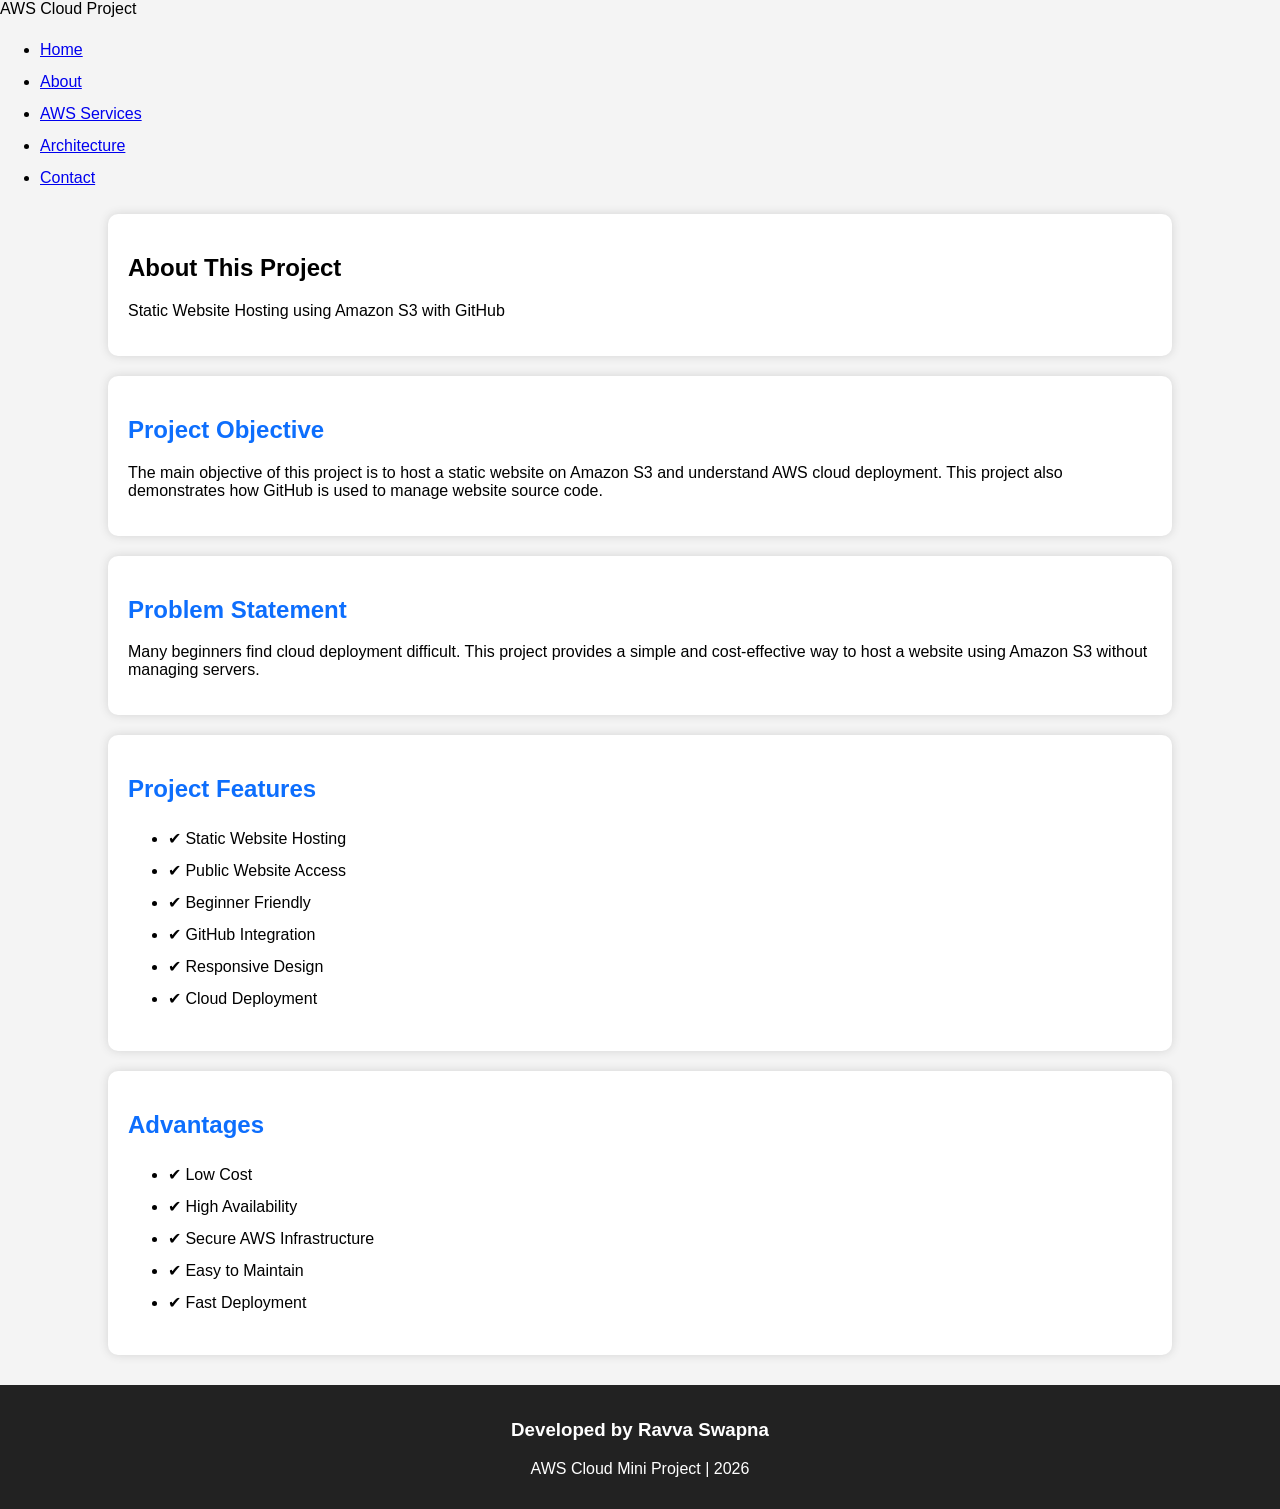
==== about.html @ 2b344874 "Add files via upload" ====
<!DOCTYPE html>
<html lang="en">

<head>

<meta charset="UTF-8">

<meta name="viewport" content="width=device-width, initial-scale=1.0">

<title>About Project</title>

<link rel="stylesheet" href="style.css">

</head>

<body>

<nav>

<div class="logo">AWS Cloud Project</div>

<ul>

<li><a href="index.html">Home</a></li>

<li><a href="about.html">About</a></li>

<li><a href="services.html">AWS Services</a></li>

<li><a href="architecture.html">Architecture</a></li>

<li><a href="contact.html">Contact</a></li>

</ul>

</nav>

<section class="hero">

<h1>About This Project</h1>

<p>Static Website Hosting using Amazon S3 with GitHub</p>

</section>

<section class="card">

<h2>Project Objective</h2>

<p>

The main objective of this project is to host a static website on Amazon S3 and understand AWS cloud deployment. This project also demonstrates how GitHub is used to manage website source code.

</p>

</section>

<section class="card">

<h2>Problem Statement</h2>

<p>

Many beginners find cloud deployment difficult. This project provides a simple and cost-effective way to host a website using Amazon S3 without managing servers.

</p>

</section>

<section class="card">

<h2>Project Features</h2>

<ul>

<li>✔ Static Website Hosting</li>

<li>✔ Public Website Access</li>

<li>✔ Beginner Friendly</li>

<li>✔ GitHub Integration</li>

<li>✔ Responsive Design</li>

<li>✔ Cloud Deployment</li>

</ul>

</section>

<section class="card">

<h2>Advantages</h2>

<ul>

<li>✔ Low Cost</li>

<li>✔ High Availability</li>

<li>✔ Secure AWS Infrastructure</li>

<li>✔ Easy to Maintain</li>

<li>✔ Fast Deployment</li>

</ul>

</section>

<footer>

<h3>Developed by Ravva Swapna</h3>

<p>AWS Cloud Mini Project | 2026</p>

</footer>

</body>

</html>
---- style.css ----
body{

margin:0;

font-family:Arial, sans-serif;

background:#f4f4f4;

}

header{

background:#0d6efd;

color:white;

padding:30px;

text-align:center;

}

section{

width:80%;

margin:auto;

background:white;

padding:20px;

margin-top:20px;

border-radius:10px;

box-shadow:0px 0px 10px lightgray;

}

h2{

color:#0d6efd;

}

ul{

line-height:2;

}

footer{

margin-top:30px;

background:#222;

color:white;

text-align:center;

padding:15px;

}
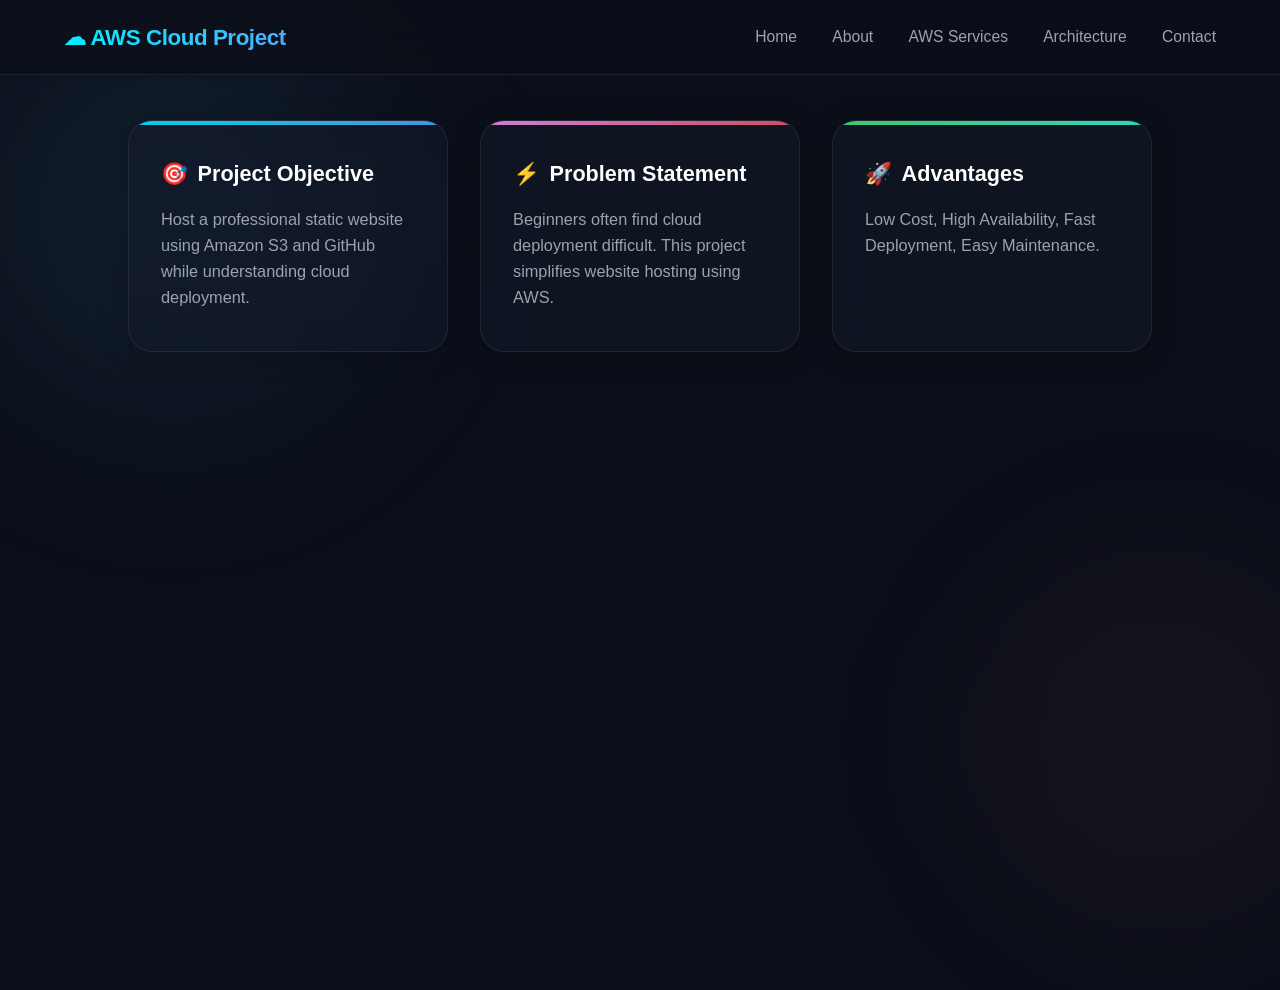
==== commit cb8b926e: "Add files via upload" ====
--- a/about.html
+++ b/about.html
@@ -1,122 +1,335 @@
 <!DOCTYPE html>
 <html lang="en">
-
 <head>
-
-<meta charset="UTF-8">
-
-<meta name="viewport" content="width=device-width, initial-scale=1.0">
-
-<title>About Project</title>
-
-<link rel="stylesheet" href="style.css">
-
+  <meta charset="UTF-8">
+  <meta name="viewport" content="width=device-width, initial-scale=1.0">
+  <title>Static Website Project</title>
+  <style>
+    /* Premium Modern CSS Design System */
+    :root {
+      --bg-color: #0b0f19;
+      --card-bg: rgba(22, 28, 45, 0.45);
+      --border-color: rgba(255, 255, 255, 0.08);
+      
+      /* Glowing Gradients */
+      --primary-glow: linear-gradient(135deg, #00f2fe 0%, #4facfe 100%);
+      --secondary-glow: linear-gradient(135deg, #f093fb 0%, #f5576c 100%);
+      --tertiary-glow: linear-gradient(135deg, #43e97b 0%, #38f9d7 100%);
+      
+      --text-main: #f3f4f6;
+      --text-muted: #9ca3af;
+      --font-family: 'Segoe UI', Tahoma, Geneva, Verdana, sans-serif;
+    }
+
+    * {
+      box-sizing: border-box;
+      margin: 0;
+      padding: 0;
+    }
+
+    body {
+      background-color: var(--bg-color);
+      color: var(--text-main);
+      font-family: var(--font-family);
+      min-height: 100vh;
+      display: flex;
+      flex-direction: column;
+      align-items: center;
+      overflow-x: hidden;
+      position: relative;
+      padding: 120px 20px 40px; /* Top padding to prevent nav overlap */
+    }
+
+    /* Ambient Glow Background Blobs */
+    .glow-bg {
+      position: absolute;
+      width: 600px;
+      height: 600px;
+      background: radial-gradient(circle, rgba(79, 172, 254, 0.12) 0%, rgba(0, 0, 0, 0) 70%);
+      top: -10%;
+      left: -10%;
+      z-index: 0;
+      filter: blur(80px);
+      pointer-events: none;
+      animation: float-slow 15s infinite ease-in-out alternate;
+    }
+
+    .glow-bg-2 {
+      position: absolute;
+      width: 500px;
+      height: 500px;
+      background: radial-gradient(circle, rgba(245, 87, 108, 0.08) 0%, rgba(0, 0, 0, 0) 70%);
+      bottom: -10%;
+      right: -10%;
+      z-index: 0;
+      filter: blur(80px);
+      pointer-events: none;
+      animation: float-slow 12s infinite ease-in-out alternate-reverse;
+    }
+
+    @keyframes float-slow {
+      0% { transform: translate(0, 0) scale(1); }
+      100% { transform: translate(50px, 40px) scale(1.1); }
+    }
+
+    /* Floating Navigation Bar */
+    nav {
+      position: fixed;
+      top: 0;
+      left: 0;
+      width: 100%;
+      height: 75px;
+      background: rgba(11, 15, 25, 0.75);
+      backdrop-filter: blur(20px);
+      -webkit-backdrop-filter: blur(20px);
+      border-bottom: 1px solid var(--border-color);
+      display: flex;
+      justify-content: space-between;
+      align-items: center;
+      padding: 0 4rem;
+      z-index: 1000;
+    }
+
+    nav .logo {
+      font-size: 1.4rem;
+      font-weight: 800;
+      background: var(--primary-glow);
+      -webkit-background-clip: text;
+      -webkit-text-fill-color: transparent;
+      letter-spacing: -0.02em;
+    }
+
+    nav ul {
+      display: flex;
+      list-style: none;
+      gap: 2.2rem;
+      align-items: center;
+    }
+
+    nav ul li a {
+      color: var(--text-muted);
+      text-decoration: none;
+      font-size: 0.98rem;
+      font-weight: 500;
+      transition: all 0.3s ease;
+      position: relative;
+      padding: 0.5rem 0;
+    }
+
+    nav ul li a::after {
+      content: '';
+      position: absolute;
+      bottom: 0;
+      left: 0;
+      width: 0;
+      height: 2px;
+      background: var(--primary-glow);
+      transition: width 0.3s ease;
+    }
+
+    nav ul li a:hover {
+      color: #ffffff;
+    }
+
+    nav ul li a:hover::after {
+      width: 100%;
+    }
+
+    /* Nav CTA Button */
+    .nav-btn {
+      background: var(--primary-glow);
+      color: #0b0f19 !important;
+      padding: 0.55rem 1.2rem;
+      border-radius: 12px;
+      font-weight: 700;
+      font-size: 0.88rem;
+      box-shadow: 0 0 15px rgba(0, 242, 254, 0.25);
+      transition: all 0.3s cubic-bezier(0.16, 1, 0.3, 1);
+    }
+
+    .nav-btn::after {
+      display: none !important;
+    }
+
+    .nav-btn:hover {
+      transform: translateY(-2px);
+      box-shadow: 0 0 25px rgba(0, 242, 254, 0.45);
+    }
+
+    /* Container for layout */
+    .container {
+      max-width: 1100px;
+      width: 100%;
+      margin: 0 auto;
+      z-index: 1;
+      display: flex;
+      justify-content: center;
+    }
+
+    /* Card Flex Grid */
+    .cards {
+      display: flex;
+      gap: 2rem;
+      flex-wrap: wrap;
+      justify-content: center;
+      width: 100%;
+    }
+
+    /* Glassmorphism Cards with Neon Indicators */
+    .card {
+      background: var(--card-bg);
+      border: 1px solid var(--border-color);
+      backdrop-filter: blur(18px);
+      -webkit-backdrop-filter: blur(18px);
+      border-radius: 24px;
+      padding: 2.5rem 2rem;
+      width: 320px;
+      box-shadow: 0 4px 30px rgba(0, 0, 0, 0.2);
+      transition: all 0.4s cubic-bezier(0.16, 1, 0.3, 1);
+      position: relative;
+      overflow: hidden;
+      animation: fadeIn 0.8s cubic-bezier(0.16, 1, 0.3, 1) forwards;
+      opacity: 0;
+    }
+
+    /* Card Top Neon Indicator Stripes */
+    .card::before {
+      content: '';
+      position: absolute;
+      top: 0;
+      left: 0;
+      width: 100%;
+      height: 4px;
+      opacity: 0.85;
+      transition: height 0.3s ease;
+    }
+
+    .card:nth-child(1)::before { background: var(--primary-glow); }
+    .card:nth-child(2)::before { background: var(--secondary-glow); }
+    .card:nth-child(3)::before { background: var(--tertiary-glow); }
+
+    /* Card Hover Animations */
+    .card:hover {
+      transform: translateY(-8px);
+      border-color: rgba(255, 255, 255, 0.18);
+      box-shadow: 0 20px 40px rgba(0, 0, 0, 0.4);
+      background: rgba(26, 33, 53, 0.55);
+    }
+
+    .card:hover::before {
+      height: 6px;
+    }
+
+    /* Heading inside Card */
+    .card h3 {
+      font-size: 1.35rem;
+      font-weight: 700;
+      margin-bottom: 1.2rem;
+      display: flex;
+      align-items: center;
+      gap: 0.6rem;
+      color: #ffffff;
+      margin-top: 0;
+    }
+
+    /* Emoji Animations on Hover */
+    .card h3 span {
+      display: inline-block;
+      transition: transform 0.4s cubic-bezier(0.175, 0.885, 0.32, 1.275);
+    }
+
+    .card:hover h3 span {
+      transform: scale(1.3) rotate(15deg);
+    }
+
+    /* Card Paragraph Content */
+    .card p {
+      color: var(--text-muted);
+      font-size: 1.02rem;
+      line-height: 1.6;
+      margin: 0;
+    }
+
+    /* Fade-in Animation */
+    @keyframes fadeIn {
+      from { opacity: 0; transform: translateY(30px); }
+      to { opacity: 1; transform: translateY(0); }
+    }
+
+    /* Responsive Adaptation */
+    @media (max-width: 768px) {
+      nav {
+        padding: 0 1.5rem;
+        height: 65px;
+      }
+      nav ul {
+        gap: 1.2rem;
+      }
+      nav ul li a {
+        font-size: 0.85rem;
+      }
+      body {
+        padding-top: 100px;
+      }
+      .cards {
+        flex-direction: column;
+        align-items: center;
+      }
+      .card {
+        width: 100%;
+        max-width: 340px;
+      }
+    }
+  </style>
 </head>
-
 <body>
 
-<nav>
-
-<div class="logo">AWS Cloud Project</div>
-
-<ul>
-
-<li><a href="index.html">Home</a></li>
-
-<li><a href="about.html">About</a></li>
-
-<li><a href="services.html">AWS Services</a></li>
-
-<li><a href="architecture.html">Architecture</a></li>
-
-<li><a href="contact.html">Contact</a></li>
-
-</ul>
-
-</nav>
-
-<section class="hero">
-
-<h1>About This Project</h1>
-
-<p>Static Website Hosting using Amazon S3 with GitHub</p>
-
-</section>
-
-<section class="card">
-
-<h2>Project Objective</h2>
-
-<p>
-
-The main objective of this project is to host a static website on Amazon S3 and understand AWS cloud deployment. This project also demonstrates how GitHub is used to manage website source code.
-
-</p>
-
-</section>
-
-<section class="card">
-
-<h2>Problem Statement</h2>
-
-<p>
-
-Many beginners find cloud deployment difficult. This project provides a simple and cost-effective way to host a website using Amazon S3 without managing servers.
-
-</p>
-
-</section>
-
-<section class="card">
-
-<h2>Project Features</h2>
-
-<ul>
-
-<li>✔ Static Website Hosting</li>
-
-<li>✔ Public Website Access</li>
-
-<li>✔ Beginner Friendly</li>
-
-<li>✔ GitHub Integration</li>
-
-<li>✔ Responsive Design</li>
-
-<li>✔ Cloud Deployment</li>
-
-</ul>
-
-</section>
-
-<section class="card">
-
-<h2>Advantages</h2>
-
-<ul>
-
-<li>✔ Low Cost</li>
-
-<li>✔ High Availability</li>
-
-<li>✔ Secure AWS Infrastructure</li>
-
-<li>✔ Easy to Maintain</li>
-
-<li>✔ Fast Deployment</li>
-
-</ul>
-
-</section>
-
-<footer>
-
-<h3>Developed by Ravva Swapna</h3>
-
-<p>AWS Cloud Mini Project | 2026</p>
-
-</footer>
+  <!-- Decorative Glow Background Blobs -->
+  <div class="glow-bg"></div>
+  <div class="glow-bg-2"></div>
+
+  <!-- Floating Navigation Bar -->
+  <nav>
+    <div class="logo">☁ AWS Cloud Project</div>
+    <ul>
+      <li><a href="index1.html">Home</a></li>
+      <li><a href="about.html">About</a></li>
+      <li><a href="services.html">AWS Services</a></li>
+      <li><a href="architecture.html">Architecture</a></li>
+      <li><a href="contact.html">Contact</a></li>
+      
+    </ul>
+  </nav>
+
+  <!-- Content Container -->
+  <div class="container">
+    <section class="cards">
+      <div class="card">
+        <h3><span>🎯</span> Project Objective</h3>
+        <p>Host a professional static website using Amazon S3 and GitHub while understanding cloud deployment.</p>
+      </div>
+
+      <div class="card">
+        <h3><span>⚡</span> Problem Statement</h3>
+        <p>Beginners often find cloud deployment difficult. This project simplifies website hosting using AWS.</p>
+      </div>
+
+      <div class="card">
+        <h3><span>🚀</span> Advantages</h3>
+        <p>Low Cost, High Availability, Fast Deployment, Easy Maintenance.</p>
+      </div>
+    </section>
+  </div>
+
+  <script>
+    // Add a small interactive effect
+    document.querySelectorAll('.card').forEach(card => {
+      card.addEventListener('click', () => {
+        const text = card.querySelector('h3').textContent.replace(/[^\w\s]/g, '').trim();
+        alert(text + " clicked!");
+      });
+    });
+  </script>
 
 </body>
-
 </html>
